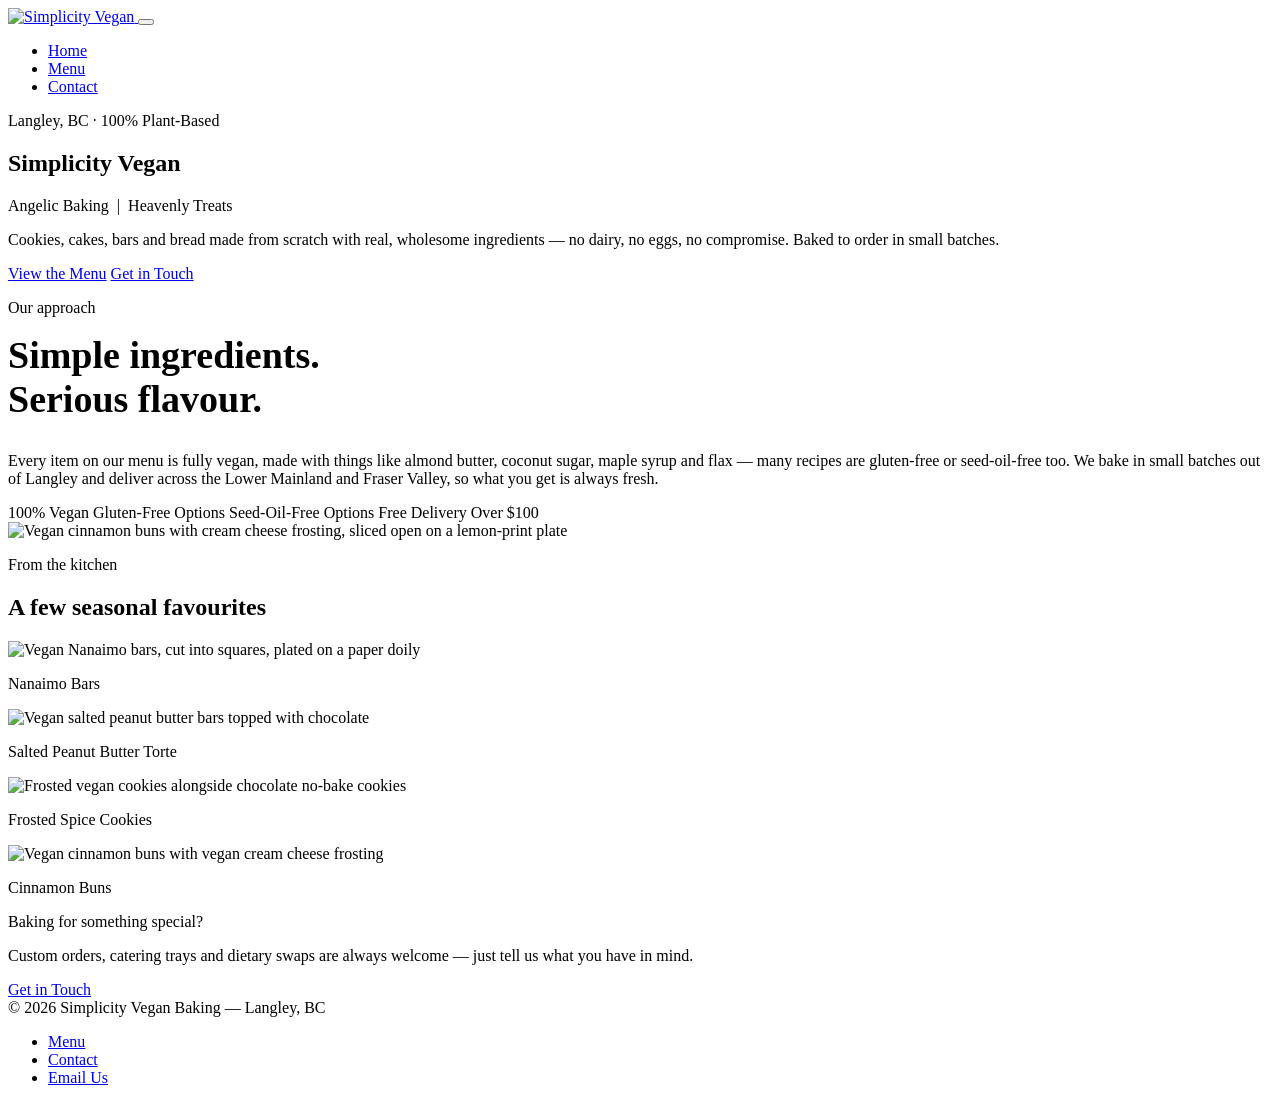
==== index.html @ b133a5c6 "Add files via upload" ====
<!DOCTYPE html>
<html lang="en">
<head>
<meta charset="UTF-8">
<meta name="viewport" content="width=device-width, initial-scale=1.0">
<title>Simplicity Vegan — Angelic Baking, Heavenly Treats</title>
<meta name="description" content="Simplicity Vegan is a fully plant-based home bakery in Langley, BC — cookies, cakes, bars, muffins and bread made with real ingredients. Order for pickup or delivery.">
<link rel="icon" href="assets/img/wordmark.png">
<link rel="preconnect" href="https://fonts.googleapis.com">
<link rel="preconnect" href="https://fonts.gstatic.com" crossorigin>
<link href="https://fonts.googleapis.com/css2?family=Mrs+Saint+Delafield&family=Fraunces:opsz,wght@9..144,400;9..144,500;9..144,600&family=Jost:wght@400;500;600&display=swap" rel="stylesheet">
<link rel="stylesheet" href="assets/styles.css">
</head>
<body>

<header class="site-header">
  <div class="container">
    <a href="index.html" class="brand">
      <img src="assets/img/wordmark.png" alt="Simplicity Vegan">
    </a>
    <button class="nav-toggle" aria-label="Toggle navigation" aria-expanded="false">
      <span></span>
    </button>
    <ul class="nav-links">
      <li><a href="index.html" aria-current="page">Home</a></li>
      <li><a href="menu.html">Menu</a></li>
      <li><a href="contact.html">Contact</a></li>
    </ul>
  </div>
</header>

<main>

  <!-- HERO -->
  <section class="hero">
    <div class="container">
      <p class="eyebrow">Langley, BC · 100% Plant-Based</p>
      <h1 class="script">Simplicity Vegan</h1>
      <p class="hero-tagline eyebrow">Angelic Baking &nbsp;|&nbsp; Heavenly Treats</p>
      <p class="hero-lede">Cookies, cakes, bars and bread made from scratch with real, wholesome
        ingredients — no dairy, no eggs, no compromise. Baked to order in small batches.</p>
      <div class="btn-row">
        <a href="menu.html" class="btn btn-primary">View the Menu</a>
        <a href="contact.html" class="btn btn-outline">Get in Touch</a>
      </div>
    </div>
  </section>

  <div class="scallop scallop-down" role="presentation"></div>

  <!-- INTRO -->
  <section class="intro" style="background:var(--white)">
    <div class="container intro-grid">
      <div>
        <p class="eyebrow">Our approach</p>
        <h2 style="font-size:clamp(28px,3.6vw,38px); margin-top:.3em;">Simple ingredients.<br>Serious flavour.</h2>
        <p style="color:var(--taupe)">Every item on our menu is fully vegan, made with things like almond
          butter, coconut sugar, maple syrup and flax — many recipes are gluten-free or seed-oil-free too.
          We bake in small batches out of Langley and deliver across the Lower Mainland and Fraser Valley,
          so what you get is always fresh.</p>
        <div class="badge-row">
          <span class="badge"><span class="dot"></span>100% Vegan</span>
          <span class="badge"><span class="dot"></span>Gluten-Free Options</span>
          <span class="badge"><span class="dot"></span>Seed-Oil-Free Options</span>
          <span class="badge"><span class="dot"></span>Free Delivery Over $100</span>
        </div>
      </div>
      <div>
        <div class="g-item" style="border-radius:2px;">
          <img src="assets/img/cinnamon-buns.jpg" alt="Vegan cinnamon buns with cream cheese frosting, sliced open on a lemon-print plate">
        </div>
      </div>
    </div>
  </section>

  <!-- GALLERY -->
  <section class="gallery">
    <div class="container">
      <div class="section-head center">
        <p class="eyebrow">From the kitchen</p>
        <h2>A few seasonal favourites</h2>
      </div>
      <div class="gallery-grid">
        <div class="g1">
          <div class="g-item"><img src="assets/img/nanaimo-bars.jpg" alt="Vegan Nanaimo bars, cut into squares, plated on a paper doily"></div>
          <p class="g-caption">Nanaimo Bars</p>
        </div>
        <div class="g2">
          <div class="g-item"><img src="assets/img/pb-bars.jpg" alt="Vegan salted peanut butter bars topped with chocolate"></div>
          <p class="g-caption">Salted Peanut Butter Torte</p>
        </div>
        <div class="g3">
          <div class="g-item"><img src="assets/img/cookies.jpg" alt="Frosted vegan cookies alongside chocolate no-bake cookies"></div>
          <p class="g-caption">Frosted Spice Cookies</p>
        </div>
        <div class="g4">
          <div class="g-item"><img src="assets/img/cinnamon-buns.jpg" alt="Vegan cinnamon buns with vegan cream cheese frosting"></div>
          <p class="g-caption">Cinnamon Buns</p>
        </div>
      </div>
    </div>
  </section>

  <div class="scallop scallop-up on-white" role="presentation" style="background:var(--white)"></div>

  <!-- CTA -->
  <section class="cta-strip">
    <div class="container">
      <p class="script">Baking for something special?</p>
      <p>Custom orders, catering trays and dietary swaps are always welcome —
        just tell us what you have in mind.</p>
      <a href="contact.html" class="btn btn-outline">Get in Touch</a>
    </div>
  </section>

</main>

<footer class="site-footer">
  <div class="container footer-row">
    <span>© <span id="year"></span> Simplicity Vegan Baking — Langley, BC</span>
    <ul class="footer-links">
      <li><a href="menu.html">Menu</a></li>
      <li><a href="contact.html">Contact</a></li>
      <li><a href="mailto:simplicityveganbaking@gmail.com">Email Us</a></li>
    </ul>
  </div>
</footer>

<script>document.getElementById('year').textContent = new Date().getFullYear();</script>
<script src="assets/script.js"></script>
</body>
</html>
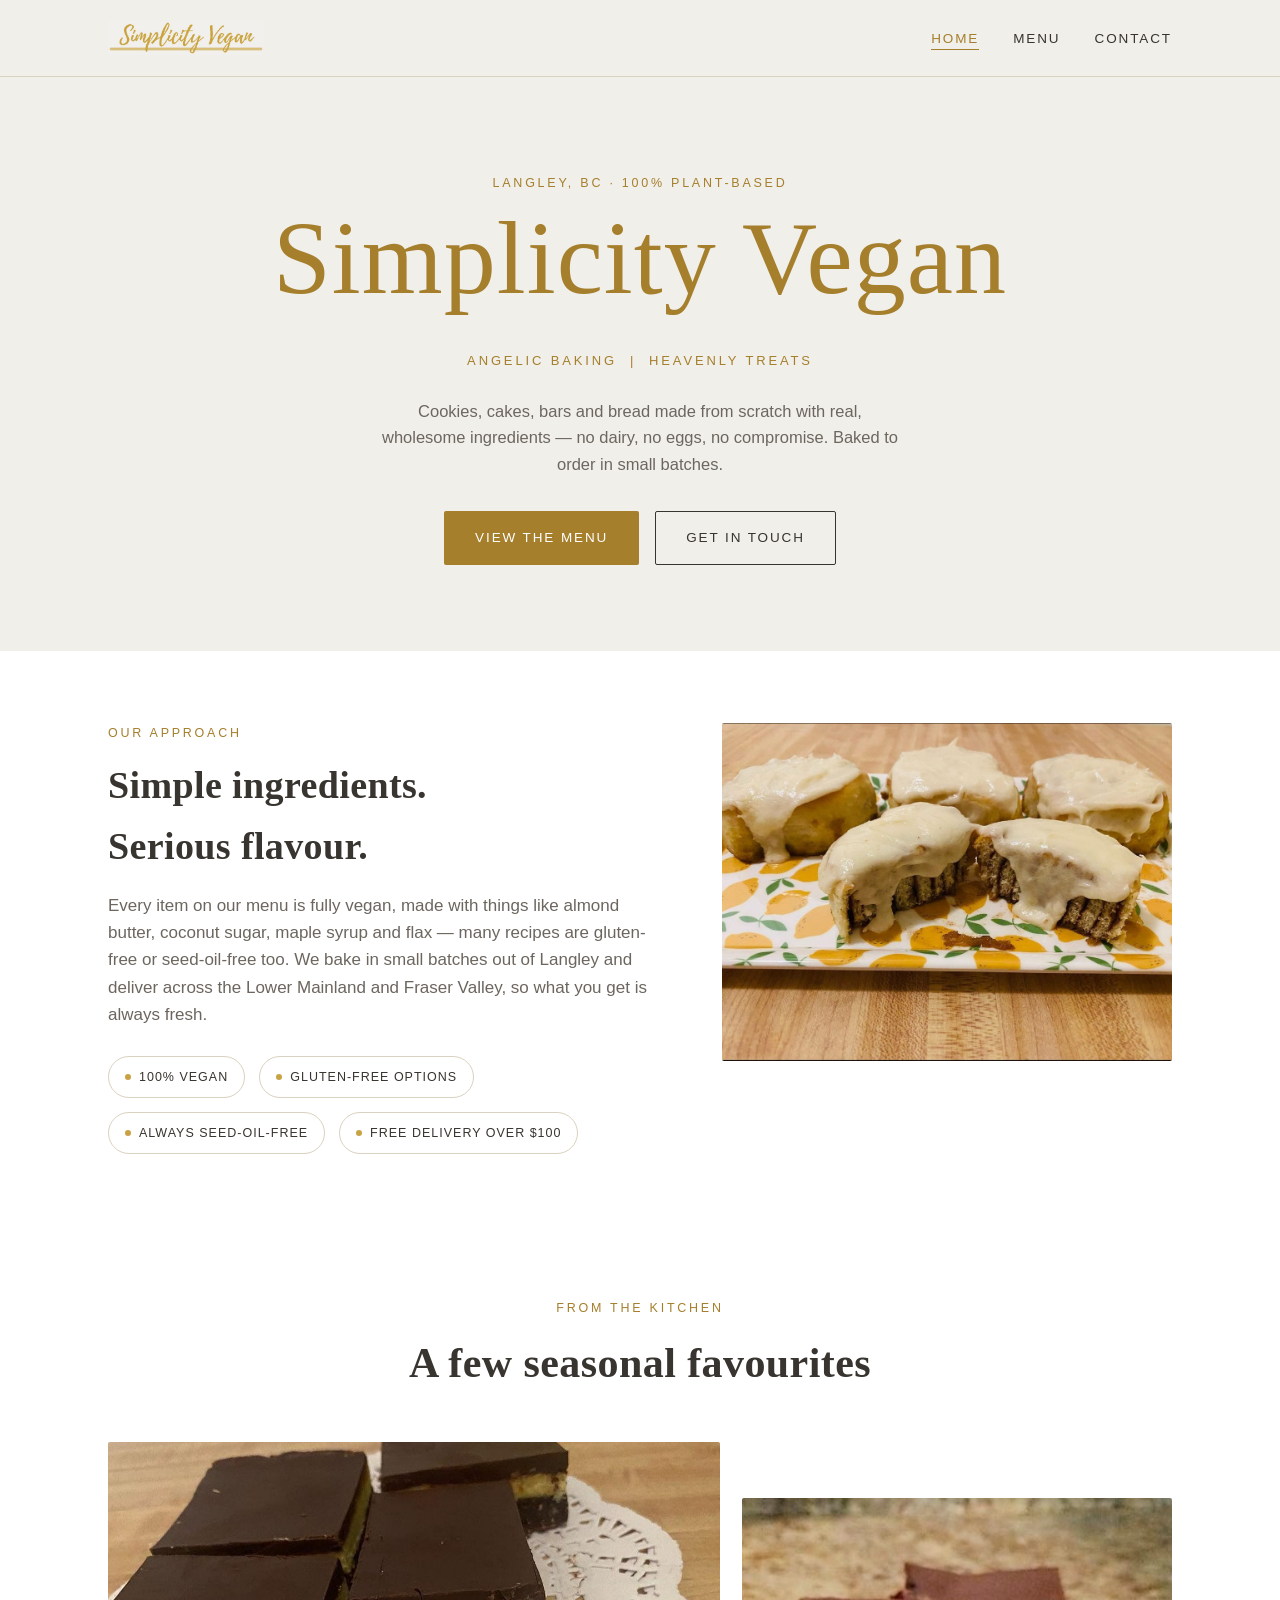
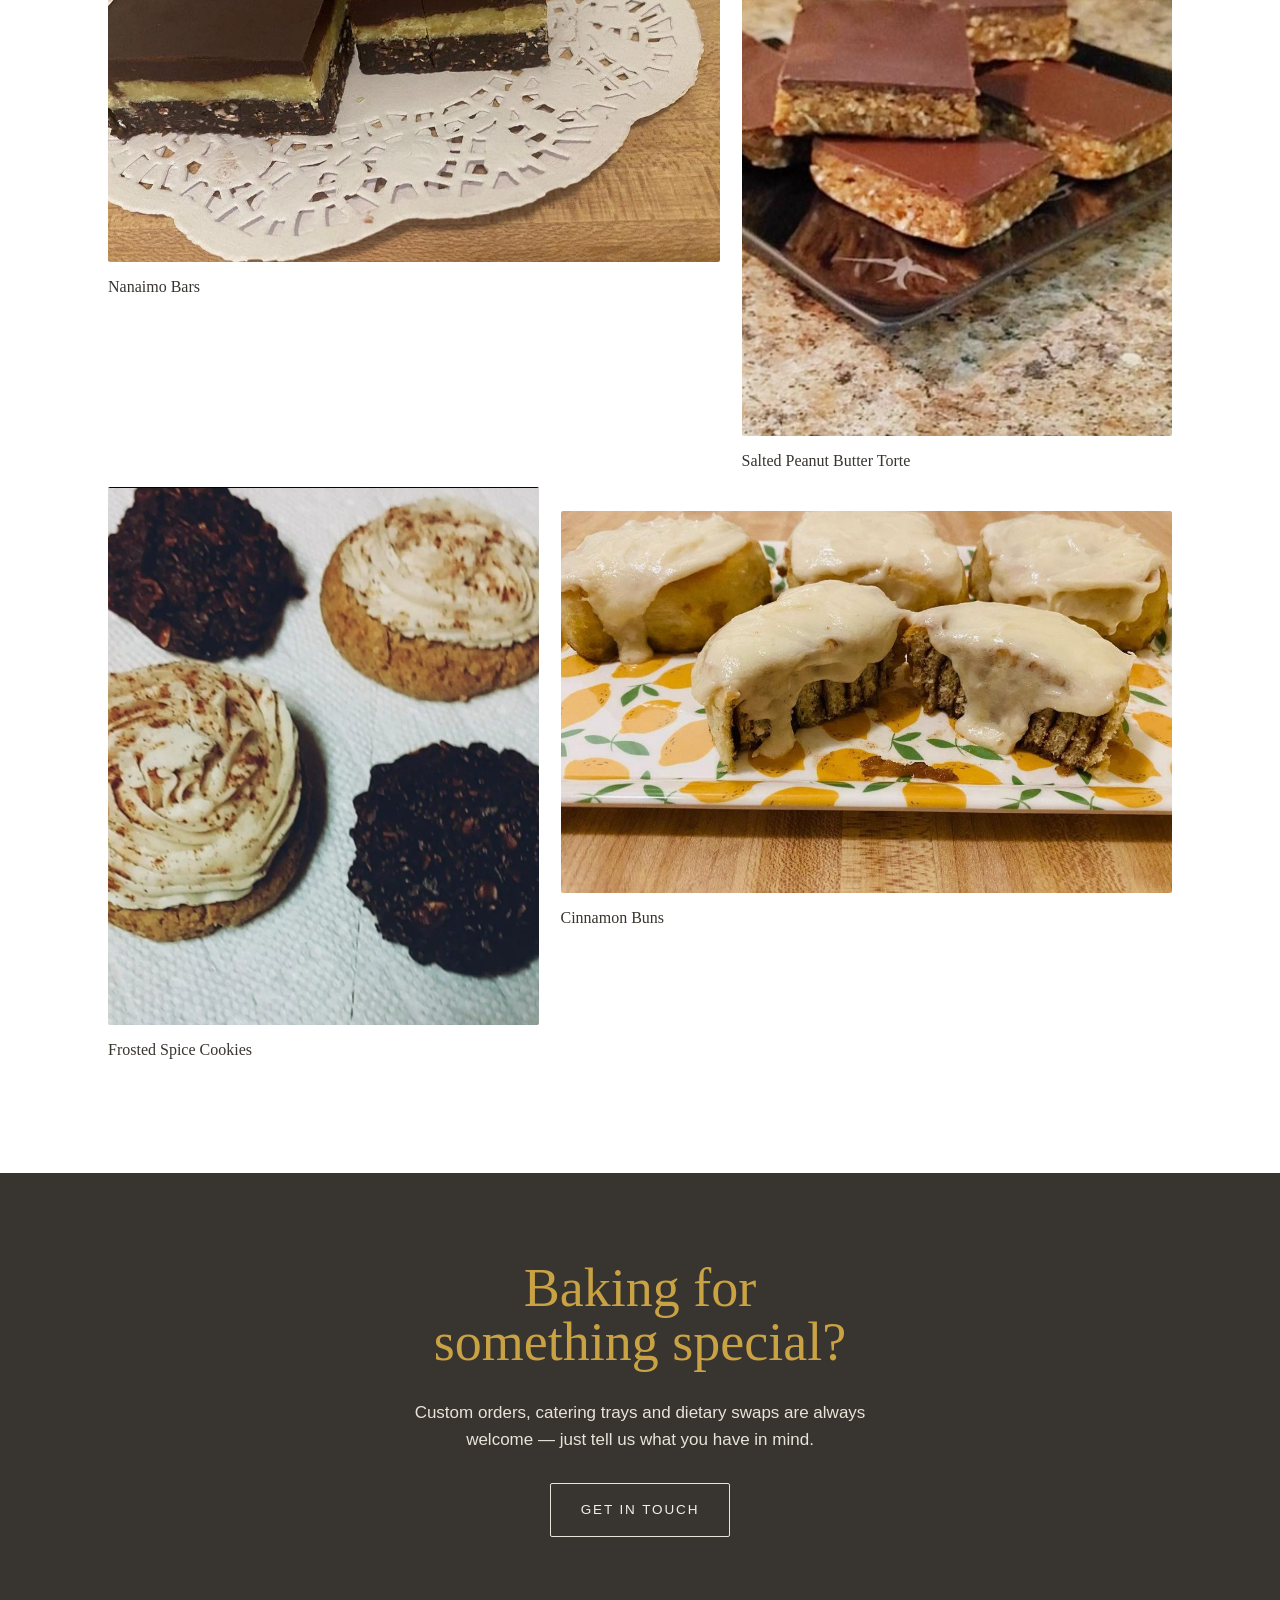
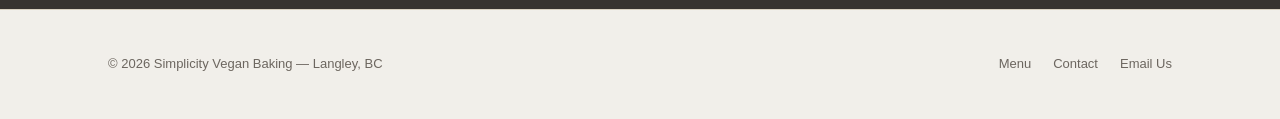
==== commit 51c8ae3e: "Update index.html" ====
--- a/index.html
+++ b/index.html
@@ -61,7 +61,7 @@
         <div class="badge-row">
           <span class="badge"><span class="dot"></span>100% Vegan</span>
           <span class="badge"><span class="dot"></span>Gluten-Free Options</span>
-          <span class="badge"><span class="dot"></span>Seed-Oil-Free Options</span>
+          <span class="badge"><span class="dot"></span>Always Seed-Oil-Free</span>
           <span class="badge"><span class="dot"></span>Free Delivery Over $100</span>
         </div>
       </div>
--- a/assets/styles.css
+++ b/assets/styles.css
@@ -0,0 +1,434 @@
+/* ===========================================================
+   Simplicity Vegan — design tokens
+   =========================================================== */
+:root{
+  --cream:      #F1EFEA;
+  --cream-2:    #E9E4D9;
+  --white:      #FFFFFF;
+  --gold:       #C9A244;
+  --gold-deep:  #A57F2C;
+  --gold-pale:  #E7D8AC;
+  --charcoal:   #38342F;
+  --taupe:      #6C665F;
+  --line:       #DAD2C0;
+
+  --font-script: "Mrs Saint Delafield", cursive;
+  --font-head:   "Fraunces", "Iowan Old Style", Georgia, serif;
+  --font-body:   "Jost", "Helvetica Neue", Arial, sans-serif;
+
+  --maxw: 1120px;
+}
+
+*,*::before,*::after{ box-sizing:border-box; }
+html{ scroll-behavior:smooth; }
+body{
+  margin:0;
+  background:var(--cream);
+  color:var(--charcoal);
+  font-family:var(--font-body);
+  font-size:17px;
+  line-height:1.6;
+  -webkit-font-smoothing:antialiased;
+}
+img{ max-width:100%; display:block; }
+a{ color:inherit; }
+h1,h2,h3{
+  font-family:var(--font-head);
+  font-weight:600;
+  margin:0 0 .4em;
+  letter-spacing:.01em;
+  color:var(--charcoal);
+}
+p{ margin:0 0 1em; }
+.container{
+  max-width:var(--maxw);
+  margin:0 auto;
+  padding:0 28px;
+}
+.eyebrow{
+  font-family:var(--font-body);
+  font-size:12.5px;
+  letter-spacing:.22em;
+  text-transform:uppercase;
+  color:var(--gold-deep);
+  font-weight:500;
+}
+.script{
+  font-family:var(--font-script);
+  color:var(--gold-deep);
+  font-weight:400;
+  line-height:1;
+}
+
+/* focus visibility */
+a:focus-visible, button:focus-visible{
+  outline:2px solid var(--gold-deep);
+  outline-offset:3px;
+}
+
+@media (prefers-reduced-motion: reduce){
+  html{ scroll-behavior:auto; }
+  *{ animation:none !important; transition:none !important; }
+}
+
+/* ===========================================================
+   Header / nav
+   =========================================================== */
+.site-header{
+  position:sticky; top:0; z-index:50;
+  background:rgba(241,239,234,.92);
+  backdrop-filter:blur(6px);
+  border-bottom:1px solid var(--line);
+}
+.site-header .container{
+  display:flex; align-items:center; justify-content:space-between;
+  height:76px;
+}
+.brand{ display:flex; align-items:center; gap:10px; text-decoration:none; }
+.brand img{ height:34px; width:auto; }
+.brand-fallback{
+  font-family:var(--font-script);
+  font-size:30px; color:var(--gold-deep);
+}
+
+.nav-links{
+  display:flex; align-items:center; gap:34px;
+  list-style:none; margin:0; padding:0;
+}
+.nav-links a{
+  text-decoration:none;
+  font-size:13.5px;
+  letter-spacing:.14em;
+  text-transform:uppercase;
+  color:var(--charcoal);
+  position:relative;
+  padding-bottom:4px;
+}
+.nav-links a::after{
+  content:"";
+  position:absolute; left:0; right:100%; bottom:0;
+  height:1px; background:var(--gold-deep);
+  transition:right .25s ease;
+}
+.nav-links a:hover::after,
+.nav-links a[aria-current="page"]::after{ right:0; }
+.nav-links a[aria-current="page"]{ color:var(--gold-deep); }
+
+.nav-toggle{
+  display:none;
+  background:none; border:1px solid var(--line); border-radius:6px;
+  width:42px; height:38px;
+  align-items:center; justify-content:center;
+  cursor:pointer;
+}
+.nav-toggle span,
+.nav-toggle span::before,
+.nav-toggle span::after{
+  content:""; display:block; width:20px; height:1.5px; background:var(--charcoal);
+  position:relative; transition:.2s ease;
+}
+.nav-toggle span::before{ position:absolute; top:-6px; }
+.nav-toggle span::after{ position:absolute; top:6px; }
+
+@media (max-width:760px){
+  .nav-toggle{ display:flex; }
+  .nav-links{
+    position:absolute; top:76px; left:0; right:0;
+    flex-direction:column; align-items:flex-start; gap:0;
+    background:var(--cream);
+    border-bottom:1px solid var(--line);
+    max-height:0; overflow:hidden;
+  }
+  .nav-links.open{ max-height:320px; }
+  .nav-links li{ width:100%; }
+  .nav-links a{ display:block; width:100%; padding:16px 28px; }
+  .nav-links a::after{ display:none; }
+}
+
+/* ===========================================================
+   Buttons
+   =========================================================== */
+.btn{
+  display:inline-flex; align-items:center; gap:10px;
+  font-family:var(--font-body);
+  font-size:13.5px; letter-spacing:.14em; text-transform:uppercase;
+  text-decoration:none; cursor:pointer;
+  padding:15px 30px;
+  border-radius:2px;
+  border:1px solid transparent;
+  transition:transform .18s ease, background .18s ease, color .18s ease, border-color .18s ease;
+}
+.btn:hover{ transform:translateY(-1px); }
+.btn-primary{
+  background:var(--gold-deep); color:var(--white);
+}
+.btn-primary:hover{ background:var(--charcoal); }
+.btn-outline{
+  background:transparent; color:var(--charcoal); border-color:var(--charcoal);
+}
+.btn-outline:hover{ border-color:var(--gold-deep); color:var(--gold-deep); }
+.btn-row{ display:flex; flex-wrap:wrap; gap:16px; }
+
+/* ===========================================================
+   Scalloped divider — signature element
+   (echoes the paper doily the bakes are photographed on)
+   =========================================================== */
+.scallop{
+  width:100%; height:22px;
+  background-repeat:repeat-x;
+  background-size:34px 22px;
+  background-position:center;
+}
+.scallop-down{
+  background-image:radial-gradient(circle at 17px 0, transparent 16px, var(--cream) 17px);
+}
+.scallop-up{
+  background-image:radial-gradient(circle at 17px 22px, transparent 16px, var(--cream) 17px);
+}
+.on-white.scallop-down{ background-image:radial-gradient(circle at 17px 0, transparent 16px, var(--white) 17px); }
+.on-white.scallop-up{ background-image:radial-gradient(circle at 17px 22px, transparent 16px, var(--white) 17px); }
+
+/* ===========================================================
+   Hero
+   =========================================================== */
+.hero{
+  padding:96px 0 64px;
+  text-align:center;
+}
+.hero .script{
+  font-size:clamp(56px, 11vw, 104px);
+}
+.hero-tagline{
+  margin-top:14px;
+  font-size:13px;
+}
+.hero-lede{
+  max-width:520px; margin:26px auto 34px;
+  color:var(--taupe);
+  font-size:16.5px;
+}
+.hero .btn-row{ justify-content:center; }
+
+/* ===========================================================
+   Sections generic
+   =========================================================== */
+section{ padding:72px 0; }
+.section-head{ max-width:620px; margin:0 0 44px; }
+.section-head.center{ margin-left:auto; margin-right:auto; text-align:center; }
+.section-head h2{ font-size:clamp(30px,4vw,42px); margin-top:.2em; }
+
+.badge-row{
+  display:flex; flex-wrap:wrap; gap:14px; margin-top:28px;
+}
+.badge{
+  display:inline-flex; align-items:center; gap:8px;
+  border:1px solid var(--line);
+  background:var(--white);
+  padding:10px 16px;
+  border-radius:30px;
+  font-size:12.5px; letter-spacing:.08em; text-transform:uppercase;
+  color:var(--charcoal);
+}
+.badge .dot{ width:6px; height:6px; border-radius:50%; background:var(--gold); }
+
+.intro-grid{
+  display:grid; grid-template-columns:1.1fr .9fr; gap:64px; align-items:start;
+}
+@media (max-width:760px){ .intro-grid{ grid-template-columns:1fr; gap:32px; } }
+
+/* ===========================================================
+   Gallery (asymmetric, offset)
+   =========================================================== */
+.gallery{
+  background:var(--white);
+}
+.gallery-grid{
+  display:grid;
+  grid-template-columns:repeat(12,1fr);
+  gap:22px;
+}
+.g-item{
+  position:relative;
+  overflow:hidden;
+  border-radius:2px;
+}
+.g-item img{ width:100%; height:100%; object-fit:cover; transition:transform .5s ease; }
+.g-item:hover img{ transform:scale(1.045); }
+.g-caption{
+  margin-top:12px;
+  font-family:var(--font-head);
+  font-size:16px;
+}
+.g1{ grid-column:1 / 8; }
+.g1 img{ aspect-ratio:16/11; }
+.g2{ grid-column:8 / 13; margin-top:56px; }
+.g2 img{ aspect-ratio:4/5; }
+.g3{ grid-column:1 / 6; margin-top:-24px; }
+.g3 img{ aspect-ratio:4/5; }
+.g4{ grid-column:6 / 13; }
+.g4 img{ aspect-ratio:16/10; }
+@media (max-width:760px){
+  .gallery-grid{ grid-template-columns:1fr 1fr; gap:16px; }
+  .g1,.g2,.g3,.g4{ grid-column:auto; margin-top:0; }
+  .g1{ grid-column:1 / -1; }
+  .g1 img{ aspect-ratio:16/10; }
+}
+
+/* ===========================================================
+   CTA strip
+   =========================================================== */
+.cta-strip{
+  background:var(--charcoal);
+  color:var(--cream);
+  text-align:center;
+  padding:72px 0;
+}
+.cta-strip .script{ color:var(--gold); font-size:clamp(38px,6vw,54px); }
+.cta-strip p{ color:var(--cream-2); max-width:460px; margin:16px auto 30px; }
+.cta-strip .btn-outline{ color:var(--cream); border-color:var(--cream-2); }
+.cta-strip .btn-outline:hover{ color:var(--gold); border-color:var(--gold); }
+
+/* ===========================================================
+   Footer
+   =========================================================== */
+.site-footer{
+  padding:44px 0;
+  border-top:1px solid var(--line);
+  font-size:13px; color:var(--taupe);
+}
+.footer-row{
+  display:flex; justify-content:space-between; align-items:center; gap:20px; flex-wrap:wrap;
+}
+.footer-links{ display:flex; gap:22px; list-style:none; padding:0; margin:0; }
+.footer-links a{ text-decoration:none; color:var(--taupe); }
+.footer-links a:hover{ color:var(--gold-deep); }
+
+/* ===========================================================
+   Page header (menu / contact)
+   =========================================================== */
+.page-hero{
+  padding:78px 0 46px;
+  text-align:center;
+}
+.page-hero h1{ font-size:clamp(38px,6vw,56px); margin-top:.15em; }
+.page-hero .hero-lede{ margin-top:18px; }
+
+/* ===========================================================
+   Menu page
+   =========================================================== */
+.menu-nav{
+  position:sticky; top:76px; z-index:40;
+  background:var(--cream);
+  border-bottom:1px solid var(--line);
+  padding:16px 0;
+  overflow-x:auto;
+}
+.menu-nav .container{ display:flex; gap:10px; }
+.pill{
+  flex:none;
+  padding:9px 18px;
+  border:1px solid var(--line);
+  border-radius:30px;
+  font-size:12.5px; letter-spacing:.1em; text-transform:uppercase;
+  text-decoration:none; color:var(--charcoal);
+  white-space:nowrap;
+}
+.pill:hover, .pill.is-active{
+  background:var(--gold-deep); border-color:var(--gold-deep); color:var(--white);
+}
+
+.menu-category{ padding:58px 0; border-bottom:1px solid var(--line); }
+.menu-category:last-of-type{ border-bottom:none; }
+.cat-head{
+  display:flex; align-items:baseline; gap:18px; margin-bottom:34px;
+}
+.cat-head h2{ font-size:clamp(26px,3.4vw,34px); margin:0; }
+.cat-head .rule{ flex:1; height:1px; background:var(--line); }
+.cat-price-label{ font-size:12px; letter-spacing:.12em; text-transform:uppercase; color:var(--taupe); }
+
+.menu-item{
+  display:grid;
+  grid-template-columns:1fr auto;
+  gap:6px 24px;
+  padding:22px 0;
+  border-top:1px solid var(--line);
+}
+.menu-category .menu-item:first-of-type{ border-top:none; }
+.item-name-row{ display:flex; align-items:baseline; gap:12px; flex-wrap:wrap; }
+.item-name{ font-family:var(--font-head); font-size:19px; font-weight:600; }
+.item-badges{ display:flex; gap:6px; }
+.item-badges .tag{
+  font-size:10px; letter-spacing:.05em;
+  border:1px solid var(--gold-pale);
+  color:var(--gold-deep);
+  border-radius:20px;
+  padding:2px 8px;
+}
+.item-ingredients{
+  grid-column:1 / -1;
+  color:var(--taupe);
+  font-size:14px;
+  max-width:660px;
+}
+.item-price{
+  font-family:var(--font-head);
+  font-size:18px;
+  color:var(--charcoal);
+  white-space:nowrap;
+  align-self:start;
+}
+.item-note{
+  grid-column:1/-1;
+  font-size:13px;
+  color:var(--gold-deep);
+  font-style:italic;
+}
+
+.menu-legend{
+  background:var(--white);
+  padding:44px 0;
+}
+.legend-grid{
+  display:flex; flex-wrap:wrap; gap:14px 30px;
+  margin-bottom:22px;
+}
+.legend-grid div{ font-size:13.5px; color:var(--taupe); }
+.legend-grid b{ color:var(--charcoal); }
+.legend-note{ font-size:13px; color:var(--taupe); max-width:640px; }
+.legend-note strong{ color:var(--gold-deep); }
+
+/* ===========================================================
+   Contact page
+   =========================================================== */
+.contact-grid{
+  display:grid; grid-template-columns:1fr 1fr; gap:60px; align-items:center;
+}
+@media (max-width:760px){ .contact-grid{ grid-template-columns:1fr; gap:40px; } }
+.contact-card{
+  background:var(--white);
+  border:1px solid var(--line);
+  padding:44px;
+}
+.contact-line{
+  display:flex; gap:14px; padding:16px 0; border-top:1px solid var(--line);
+}
+.contact-card .contact-line:first-of-type{ border-top:none; padding-top:0; }
+.contact-line .label{
+  width:96px; flex:none;
+  font-size:11.5px; letter-spacing:.12em; text-transform:uppercase; color:var(--taupe);
+  padding-top:3px;
+}
+.contact-line .value{ font-size:16px; }
+.contact-line .value a{ text-decoration:none; }
+.contact-line .value a:hover{ color:var(--gold-deep); }
+.mailto-btn{ margin-top:30px; width:100%; justify-content:center; }
+.email-plain{
+  margin-top:12px; text-align:center; font-size:13px; color:var(--taupe);
+}
+.contact-photo{ overflow:hidden; border-radius:2px; }
+.contact-photo img{ aspect-ratio:4/5; object-fit:cover; }
+
+.hours-note{
+  margin-top:26px;
+  font-size:13.5px; color:var(--taupe);
+}
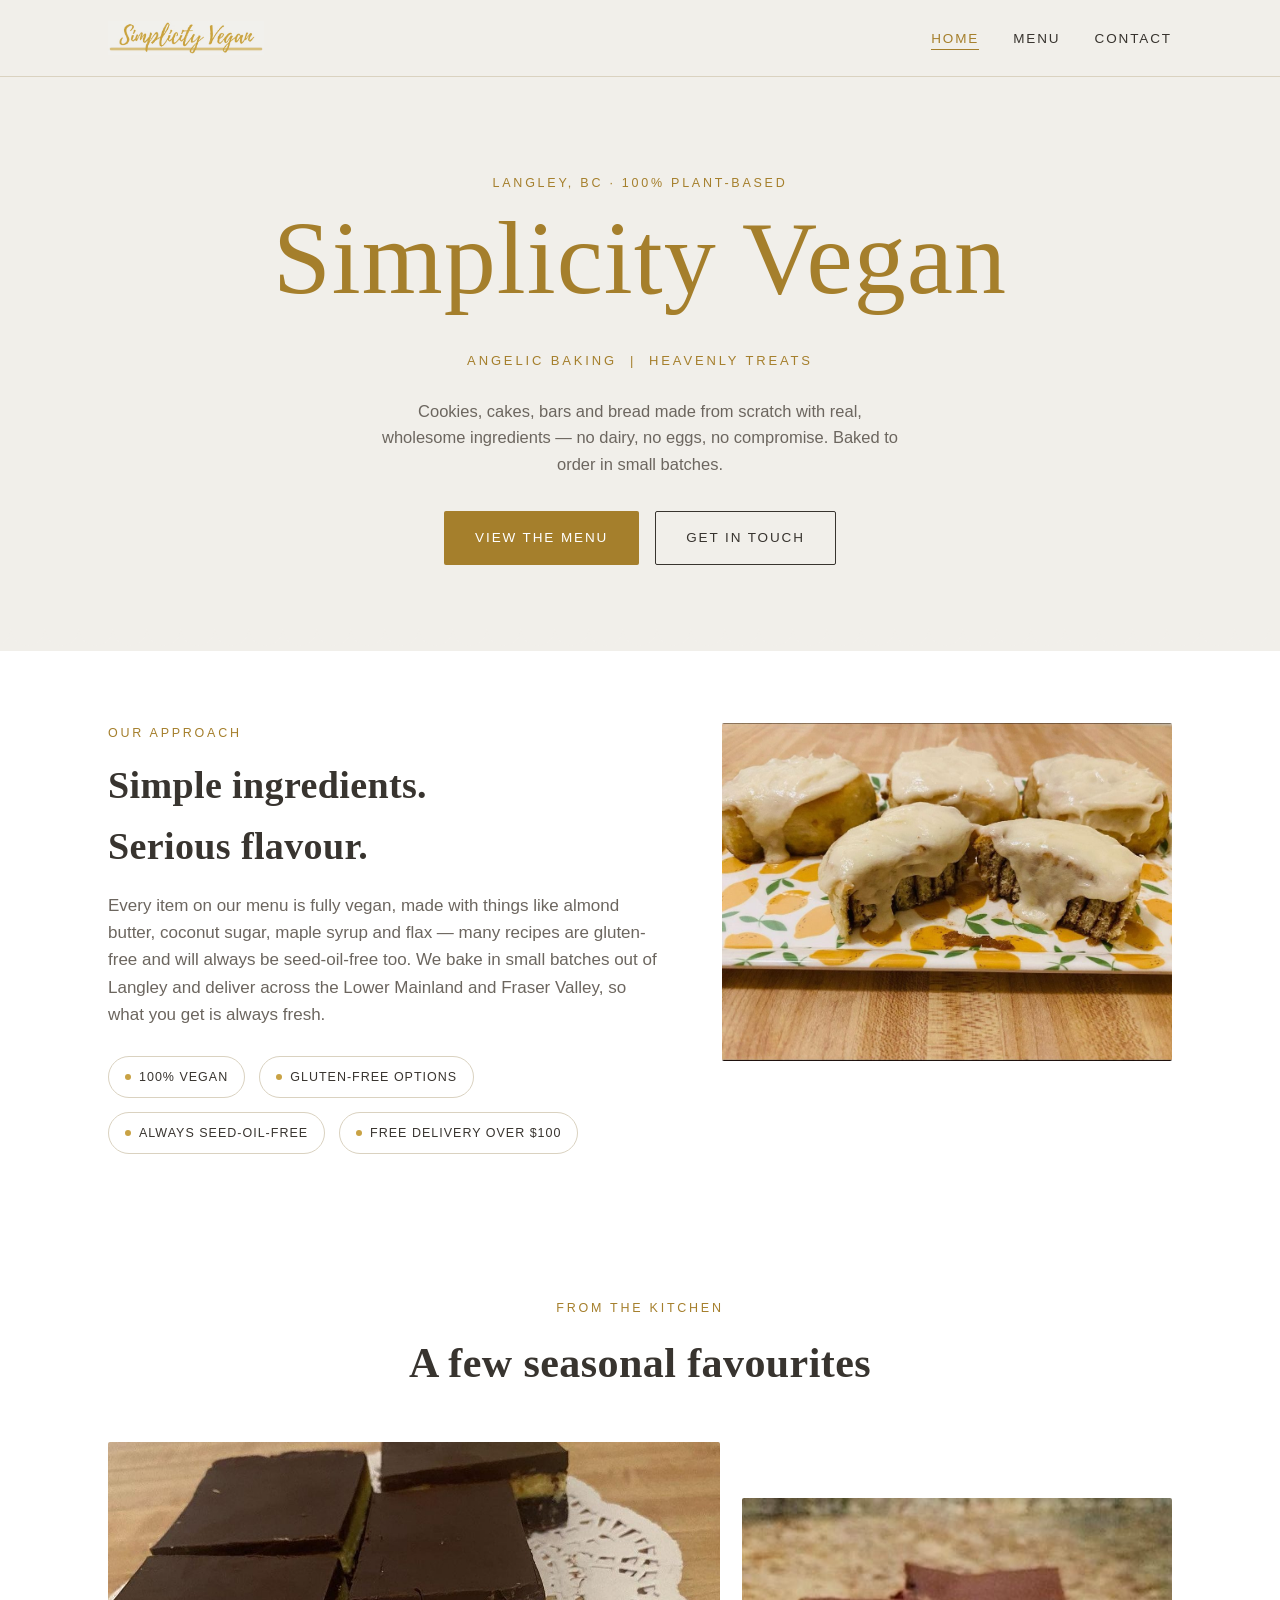
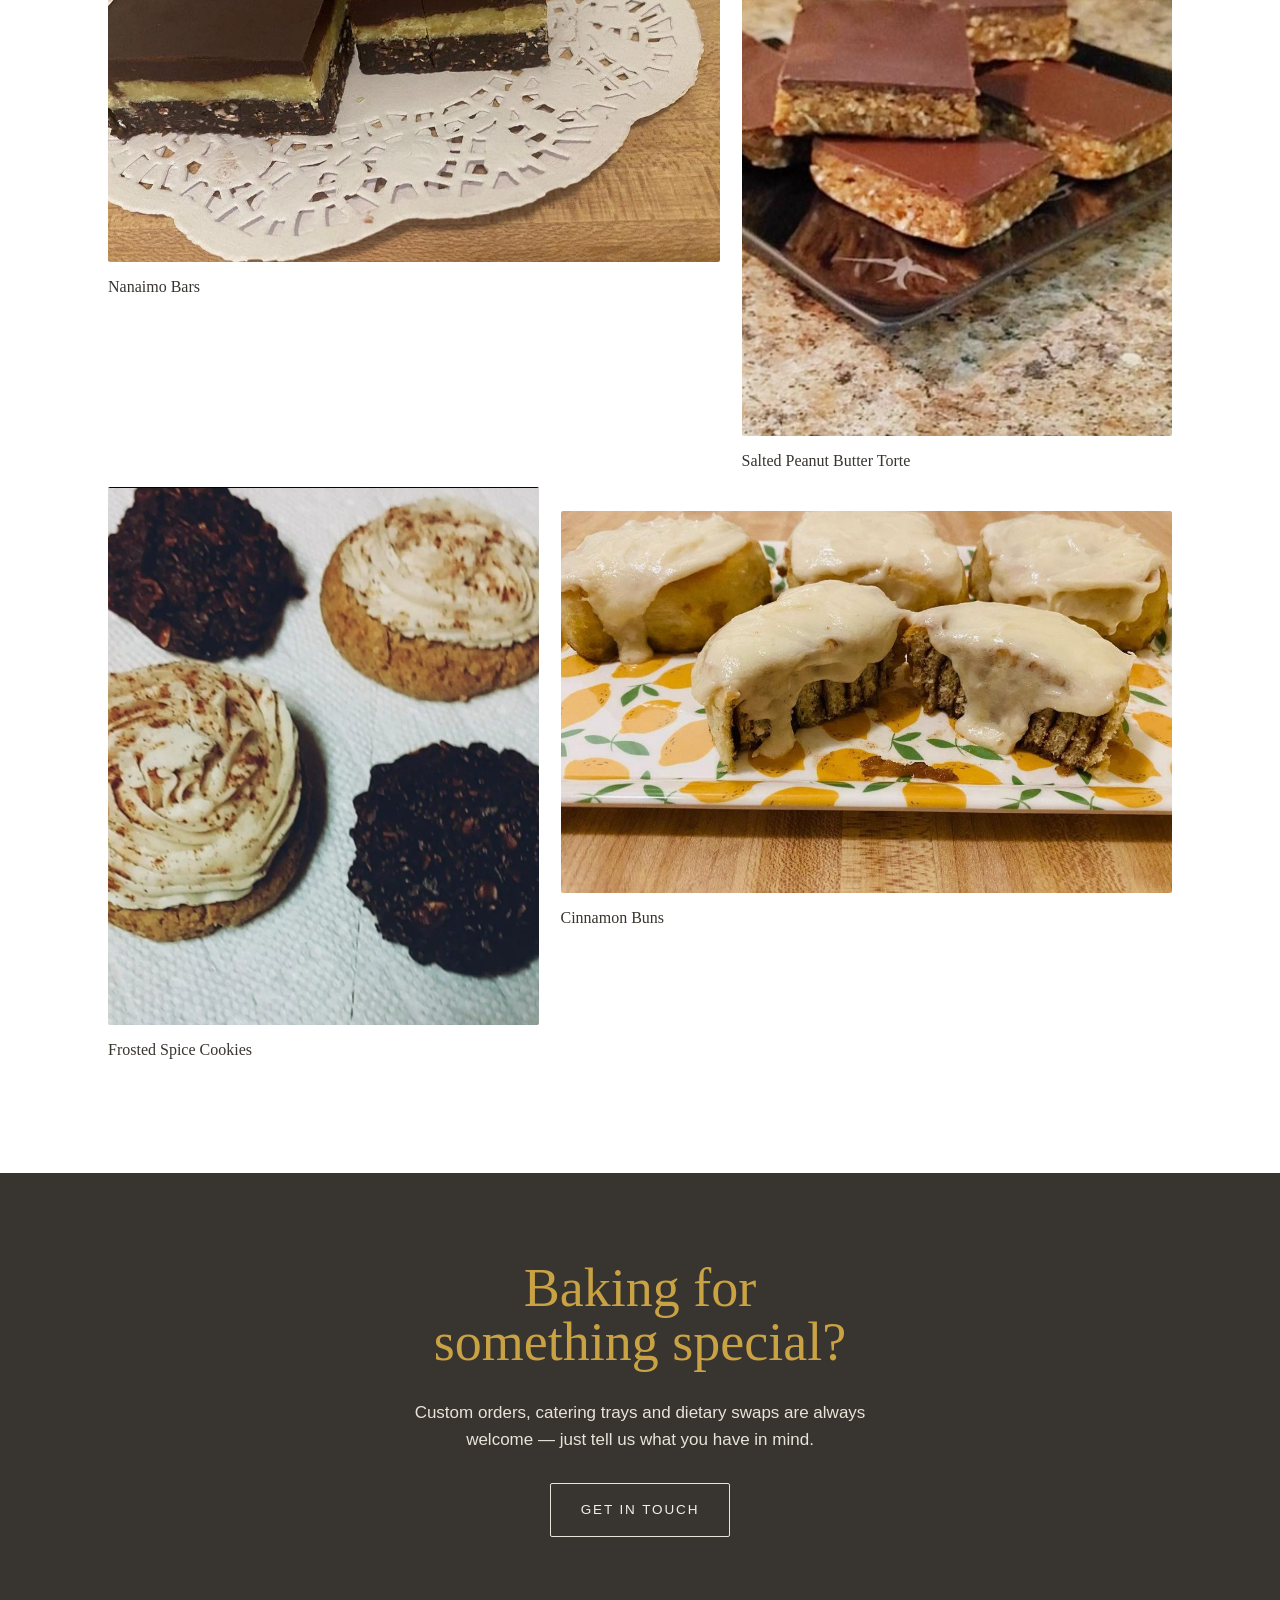
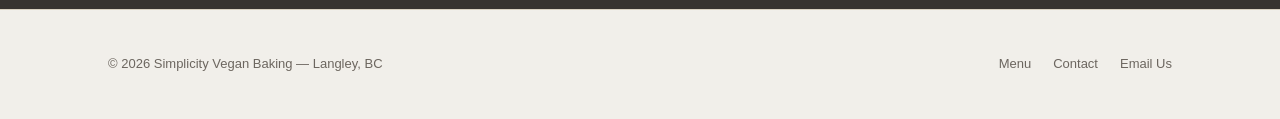
==== commit e0889bba: "Update index.html" ====
--- a/index.html
+++ b/index.html
@@ -55,7 +55,7 @@
         <p class="eyebrow">Our approach</p>
         <h2 style="font-size:clamp(28px,3.6vw,38px); margin-top:.3em;">Simple ingredients.<br>Serious flavour.</h2>
         <p style="color:var(--taupe)">Every item on our menu is fully vegan, made with things like almond
-          butter, coconut sugar, maple syrup and flax — many recipes are gluten-free or seed-oil-free too.
+          butter, coconut sugar, maple syrup and flax — many recipes are gluten-free and will always be seed-oil-free too.
           We bake in small batches out of Langley and deliver across the Lower Mainland and Fraser Valley,
           so what you get is always fresh.</p>
         <div class="badge-row">
